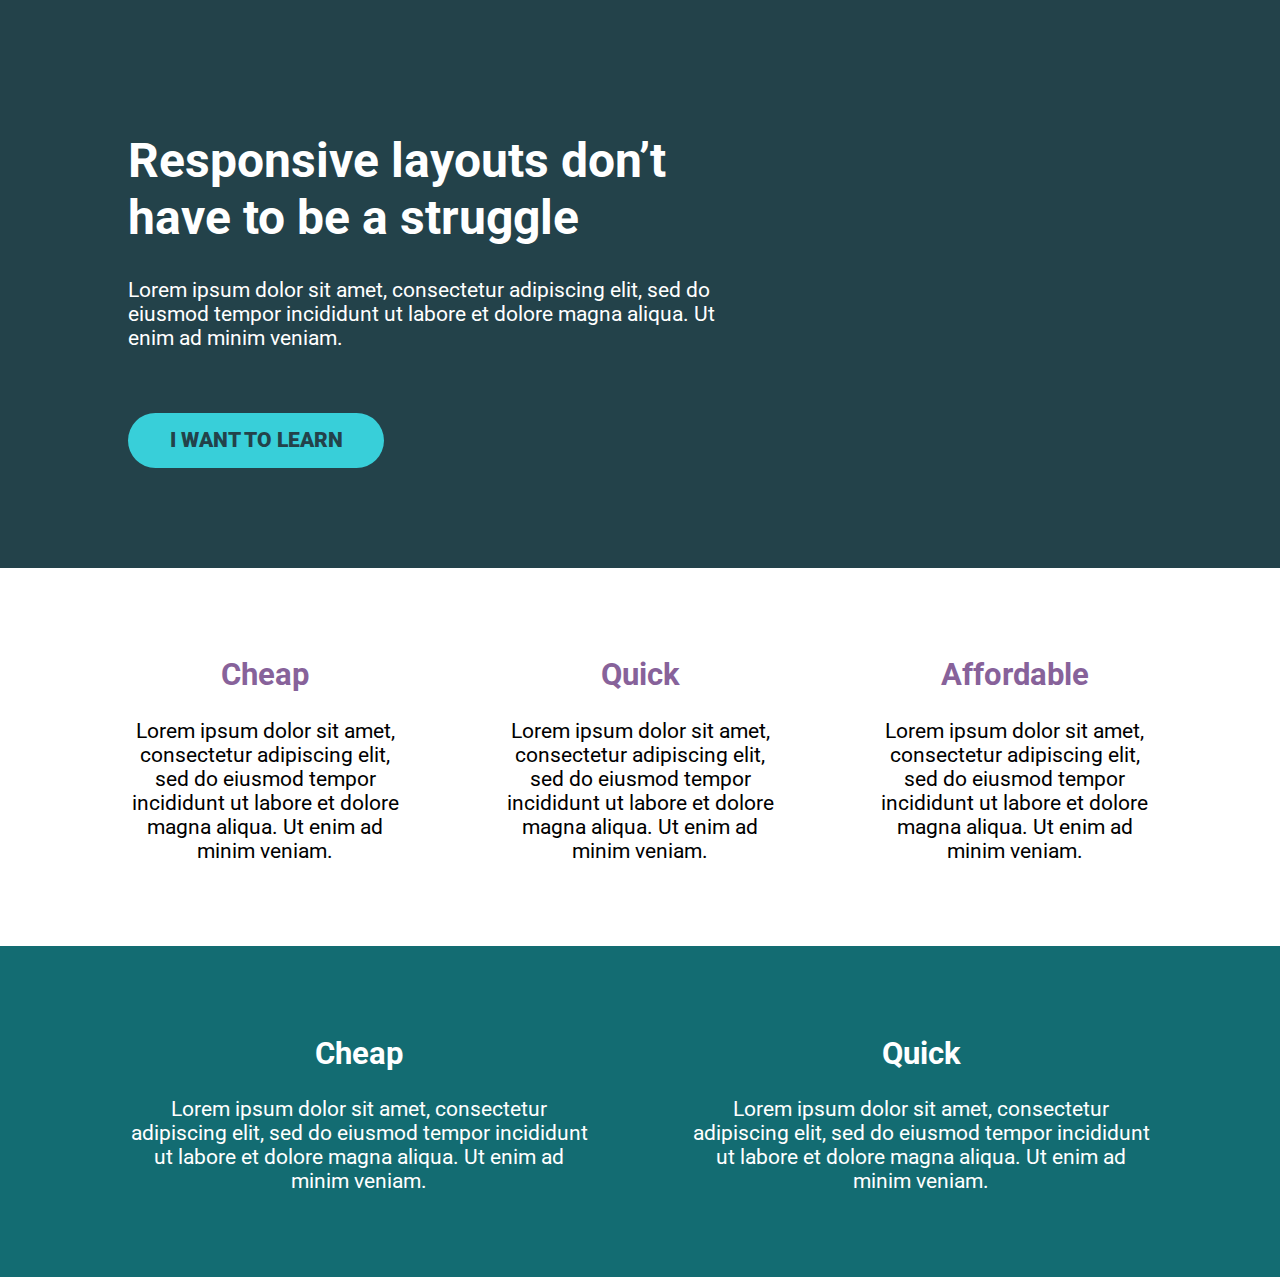
==== flexbox-challenge01/index.html @ fd0512ba "flexbox challenge 01" ====
<!DOCTYPE html>
<html lang="en">
  <head>
    <meta charset="UTF-8" />
    <meta name="viewport" content="width=device-width, initial-scale=1.0" />
    <title>Challenge time!</title>
    <link
      href="https://fonts.googleapis.com/css2?family=Roboto:wght@400;900&display=swap"
      rel="stylesheet"
    />
    <link rel="stylesheet" href="style.css" />
  </head>
  <body>
    <div class="hero">
      <div class="container">
        <div class="hero__text">
          <h1>Responsive layouts don’t have to be a struggle</h1>
          <p>
            Lorem ipsum dolor sit amet, consectetur adipiscing elit, sed do
            eiusmod tempor incididunt ut labore et dolore magna aliqua. Ut enim
            ad minim veniam.
          </p>
          <a href="#" class="btn">I want to learn</a>
        </div>
      </div>
    </div>
    <section class="section-one">
      <div class="container">
        <div class="row">
          <div class="col">
            <h2>Cheap</h2>
            <p>
              Lorem ipsum dolor sit amet, consectetur adipiscing elit, sed do
              eiusmod tempor incididunt ut labore et dolore magna aliqua. Ut
              enim ad minim veniam.
            </p>
          </div>
          <div class="col">
            <h2>Quick</h2>
            <p>
              Lorem ipsum dolor sit amet, consectetur adipiscing elit, sed do
              eiusmod tempor incididunt ut labore et dolore magna aliqua. Ut
              enim ad minim veniam.
            </p>
          </div>
          <div class="col">
            <h2>Affordable</h2>
            <p>
              Lorem ipsum dolor sit amet, consectetur adipiscing elit, sed do
              eiusmod tempor incididunt ut labore et dolore magna aliqua. Ut
              enim ad minim veniam.
            </p>
          </div>
        </div>
      </div>
    </section>

    <section class="section-two">
      <div class="container">
        <div class="row">
          <div class="col">
            <h2>Cheap</h2>
            <p>
              Lorem ipsum dolor sit amet, consectetur adipiscing elit, sed do
              eiusmod tempor incididunt ut labore et dolore magna aliqua. Ut
              enim ad minim veniam.
            </p>
          </div>
          <div class="col">
            <h2>Quick</h2>
            <p>
              Lorem ipsum dolor sit amet, consectetur adipiscing elit, sed do
              eiusmod tempor incididunt ut labore et dolore magna aliqua. Ut
              enim ad minim veniam.
            </p>
          </div>
        </div>
      </div>
    </section>
  </body>
</html>
---- flexbox-challenge01/style.css ----
/* 
////// For this challenge ///////

- You will have to modify the HTML

- You can add new classes in the HTML
  if you need to

// Requirements
1. The headings in the first row must be
   a different color
2. The two .col at the bottom must go next
   to one another
3. The section at the bottom should have
   a dark background color and a different
   color of text
4. I've removed the "gap" that I created,
   so you'll have to add it back in

   */

*,
*::before,
*::after {
  box-sizing: border-box;
}

body {
  margin: 0;
  font-family: "Roboto", sans-serif;
  font-size: 1.3rem;
}

h1 {
  font-size: 3rem;
}

.container {
  width: 80%;
  max-width: 1100px;
  margin: 0 auto;
}

.row {
  /* display: flex => flex container */
  display: flex;
  gap: 100px;

  /* can't use yet */
  /* gap: 100px; */
}

.col {
  /* these are now flex items */
  width: 100%;
}

.hero {
  padding: 100px 0;
  background-color: #23424a;
  color: #fff;
}

.hero__text {
  width: 60%;
}

.hero p {
  margin-bottom: 3em;
}

.btn {
  display: inline-block;
  text-decoration: none;
  text-transform: uppercase;
  color: #23424a;
  font-weight: 900;
  background-color: #38cfd9;
  padding: 0.75em 2em;
  border-radius: 100px;
}

.btn:hover,
.btn:focus {
  opacity: 0.75;
}

.section-one {
  text-align: center;
  padding: 3em 0;
}

.section-one h2 {
  color: #87629a;
}

.section-two {
  text-align: center;
  padding: 3em 0;
  background: #136c72;
  color: #fff;
}
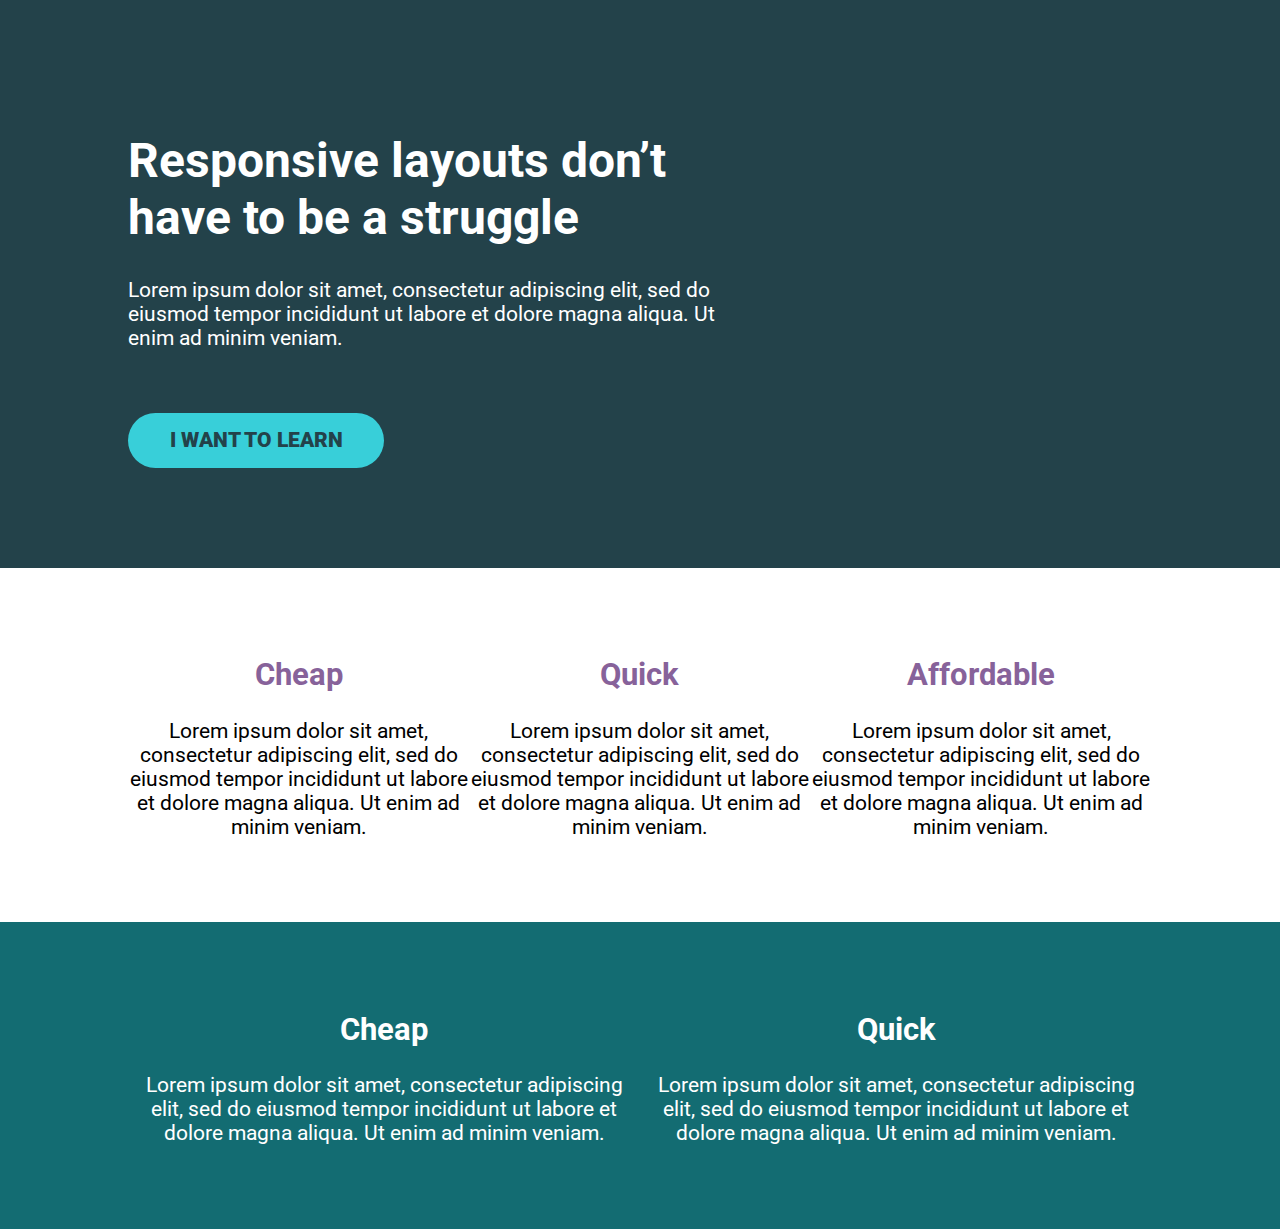
==== commit f8211cca: "Reducing the amount of HTML needed" ====
--- a/flexbox-challenge01/index.html
+++ b/flexbox-challenge01/index.html
@@ -25,55 +25,51 @@
       </div>
     </div>
     <section class="section-one">
-      <div class="container">
-        <div class="row">
-          <div class="col">
-            <h2>Cheap</h2>
-            <p>
-              Lorem ipsum dolor sit amet, consectetur adipiscing elit, sed do
-              eiusmod tempor incididunt ut labore et dolore magna aliqua. Ut
-              enim ad minim veniam.
-            </p>
-          </div>
-          <div class="col">
-            <h2>Quick</h2>
-            <p>
-              Lorem ipsum dolor sit amet, consectetur adipiscing elit, sed do
-              eiusmod tempor incididunt ut labore et dolore magna aliqua. Ut
-              enim ad minim veniam.
-            </p>
-          </div>
-          <div class="col">
-            <h2>Affordable</h2>
-            <p>
-              Lorem ipsum dolor sit amet, consectetur adipiscing elit, sed do
-              eiusmod tempor incididunt ut labore et dolore magna aliqua. Ut
-              enim ad minim veniam.
-            </p>
-          </div>
+      <div class="container d-flex">
+        <div class="col">
+          <h2>Cheap</h2>
+          <p>
+            Lorem ipsum dolor sit amet, consectetur adipiscing elit, sed do
+            eiusmod tempor incididunt ut labore et dolore magna aliqua. Ut enim
+            ad minim veniam.
+          </p>
+        </div>
+        <div class="col">
+          <h2>Quick</h2>
+          <p>
+            Lorem ipsum dolor sit amet, consectetur adipiscing elit, sed do
+            eiusmod tempor incididunt ut labore et dolore magna aliqua. Ut enim
+            ad minim veniam.
+          </p>
+        </div>
+        <div class="col">
+          <h2>Affordable</h2>
+          <p>
+            Lorem ipsum dolor sit amet, consectetur adipiscing elit, sed do
+            eiusmod tempor incididunt ut labore et dolore magna aliqua. Ut enim
+            ad minim veniam.
+          </p>
         </div>
       </div>
     </section>
 
     <section class="section-two">
-      <div class="container">
-        <div class="row">
-          <div class="col">
-            <h2>Cheap</h2>
-            <p>
-              Lorem ipsum dolor sit amet, consectetur adipiscing elit, sed do
-              eiusmod tempor incididunt ut labore et dolore magna aliqua. Ut
-              enim ad minim veniam.
-            </p>
-          </div>
-          <div class="col">
-            <h2>Quick</h2>
-            <p>
-              Lorem ipsum dolor sit amet, consectetur adipiscing elit, sed do
-              eiusmod tempor incididunt ut labore et dolore magna aliqua. Ut
-              enim ad minim veniam.
-            </p>
-          </div>
+      <div class="container d-flex">
+        <div class="col">
+          <h2>Cheap</h2>
+          <p>
+            Lorem ipsum dolor sit amet, consectetur adipiscing elit, sed do
+            eiusmod tempor incididunt ut labore et dolore magna aliqua. Ut enim
+            ad minim veniam.
+          </p>
+        </div>
+        <div class="col">
+          <h2>Quick</h2>
+          <p>
+            Lorem ipsum dolor sit amet, consectetur adipiscing elit, sed do
+            eiusmod tempor incididunt ut labore et dolore magna aliqua. Ut enim
+            ad minim veniam.
+          </p>
         </div>
       </div>
     </section>
--- a/flexbox-challenge01/style.css
+++ b/flexbox-challenge01/style.css
@@ -100,3 +100,7 @@
   background: #136c72;
   color: #fff;
 }
+
+.d-flex {
+  display: flex;
+}